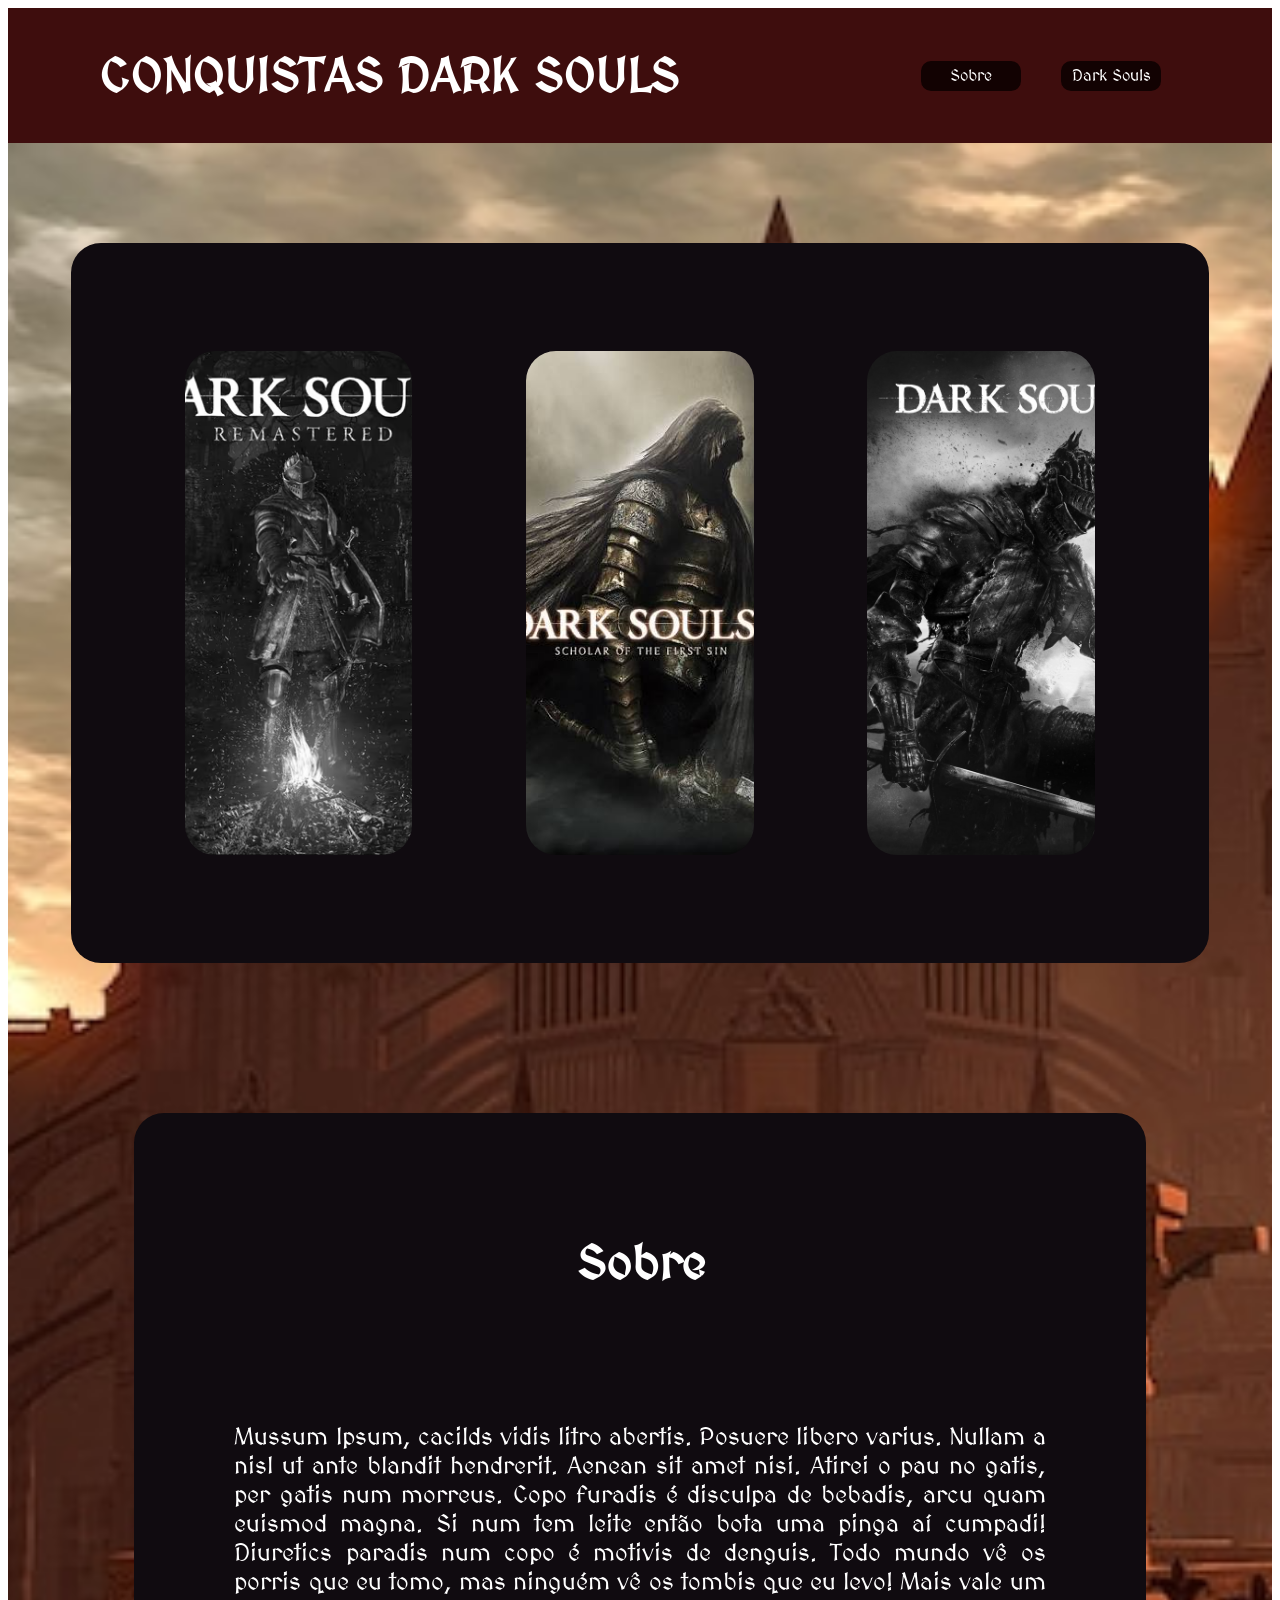
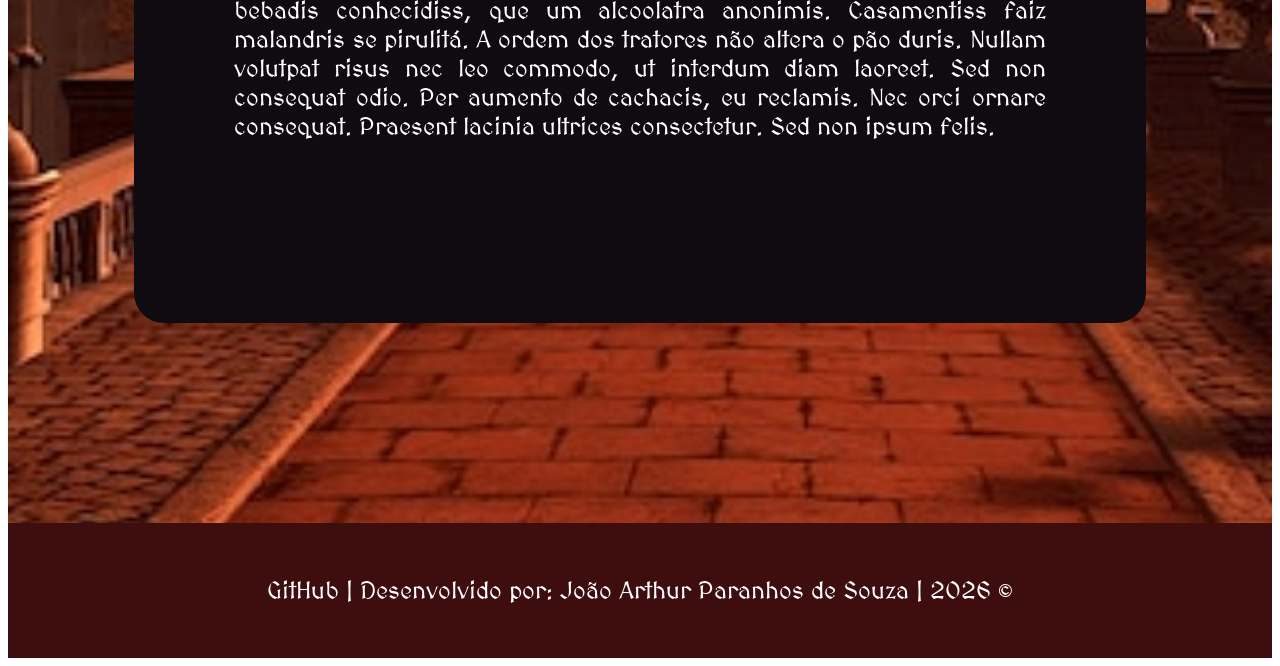
==== index.html @ 4fee23bf "Adiciona arquivos de imagem e estrutura inicial de HTML e CSS para o projeto" ====
<!DOCTYPE html>
<html lang="pt-br">
<head>
    <meta charset="UTF-8">
    <meta name="viewport" content="width=device-width, initial-scale=1.0">
    <title>Document</title>
    <link rel="stylesheet" href="style.css">
    <link rel="preconnect" href="https://fonts.googleapis.com">
    <link rel="preconnect" href="https://fonts.gstatic.com" crossorigin>
    <link href="https://fonts.googleapis.com/css2?family=MedievalSharp&display=swap" rel="stylesheet">
</head>
<body>
    
        <main>

            <header>
                   <h1>CONQUISTAS DARK SOULS</h1>
                   <nav>
                       <ul>
                           <li><a href="#sobre">Sobre</a></li>
                           <li><a href="#Ds2">Dark Souls</a></li>
                       </ul>
            </header>
   
            <article>
                
                    <section id="Ds1">
                    </section>

                    <section id="Ds2">
                        <a class="pagJogos" href="jogos/DS2.html"></a>
                    </section>

                    <section id="Ds3">
                    </section>

            </article>
            
            <article id="sobre">
                <h1 id="titulosobre">Sobre</h1>
                <p>Mussum Ipsum, cacilds vidis litro abertis. Posuere libero varius. Nullam a nisl ut ante blandit hendrerit. Aenean sit amet nisi. Atirei o pau no gatis, per gatis num morreus. Copo furadis é disculpa de bebadis, arcu quam euismod magna. Si num tem leite então bota uma pinga aí cumpadi!
                Diuretics paradis num copo é motivis de denguis. Todo mundo vê os porris que eu tomo, mas ninguém vê os tombis que eu levo! Mais vale um bebadis conhecidiss, que um alcoolatra anonimis. Casamentiss faiz malandris se pirulitá.
                A ordem dos tratores não altera o pão duris. Nullam volutpat risus nec leo commodo, ut interdum diam laoreet. Sed non consequat odio. Per aumento de cachacis, eu reclamis. Nec orci ornare consequat. Praesent lacinia ultrices consectetur. Sed non ipsum felis.</p>
            </article>

            <footer>
                <p><a href="https://github.com/Axolpontocom/Conquistas-DS.git" target="_blank">GitHub</a> | <a href="https://github.com/axolpontocom" target="_blank">Desenvolvido por: João Arthur Paranhos de Souza</a> | 2026 &copy;</p>
            </footer>

        </main>


</body>
</html>
---- style.css ----
main{
    display: flex;
    flex-direction: column;
    justify-content: space-between;
    align-items: center;
    width: 100%;
    height: 250vh;
    background-image: url(img/anorlondo.jfif);
    background-size: cover;
    background-position: center;
}

header {
    display: flex;
    flex-direction: row;
    justify-content: space-around;
    align-items: center;
    width: 100%;
    height: 15vh;
    background-color: #3e0d0d;
}

ul{
    display: flex;
    flex-direction: row;
}

li{
    display: flex;
    justify-content: center;
    align-items: center;
    border-radius: 10px;
    background-color: #120202;
    height: 30px;
    width: 100px;
    list-style: none;
    margin: 20px;
}

li:hover{
    background-color: #000000;
    transition: 0.5s;
}

h1{
    color: #ffffff;
    font-size: 3rem;
    font-family: 'MedievalSharp', cursive, sans-serif;
}

#titulosobre{
    color: #ffffff;
    font-size: 3rem;
    font-family: 'MedievalSharp', cursive, sans-serif;
    margin-bottom: -50px;
}

p{
    color: #ffffff;
    font-size: 1.5rem;
    font-family: 'MedievalSharp', cursive, sans-serif;
    text-align: justify;
    margin: 100px;
}

a{
    text-decoration: none;
    color: #ffffff;
    font-family: 'MedievalSharp', cursive, sans-serif;
}

article{
    display: flex;
    flex-direction: row;
    justify-content: space-evenly;
    align-items: center;
    width: 90%;
    height: 80vh;
    background-color: #100b10;
    margin-top: 50px;
    border-radius: 30px;
}

#sobre{
    display: flex;
    position:sticky;
    top: 10vh;
    flex-direction: column;
    align-items: center;
    width: 80%;
    height: 90vh;
    background-color: #100b10;
    border-radius: 30px;
    margin-top: 100px;
    margin-bottom: 150px;
}

.pagJogos::after{
    coontent: "";
    position: absolute;
    top: 0;
    left: 0;
    right: 0;
    bottom: 0;
    z-index: 1;

}

section{
    display: flex;
    flex-direction: row;
    justify-content: center;
    align-items: center;
    width: 20%;
    height: 70%;
    background-color: #0000ff;
    transition: transform 0.5s ease;
    border-radius: 30px;
    
}

section:hover{
    transform: translateY(-20px);
}

#Ds1{
    background-image: url(img/DS1.avif);
    background-size: cover;
    background-position: center;
    filter:grayscale(100%);
    cursor:not-allowed;
}

#Ds2{
    background-image: url(img/DS2.jfif);
    background-size: cover;
    background-position: center;
    cursor:pointer;

}

#Ds3{
    background-image: url(img/DS3.daea9ed5-4921-45a6-a188-637bfab7176c);
    background-size: cover;
    background-position: end;
    filter:grayscale(100%);
    cursor:not-allowed;

}

footer{
    display: flex;
    flex-direction: row;
    justify-content: space-around;
    align-items: center;
    width: 100%;
    height: 15vh;
    background-color: #3e0d0d;
}
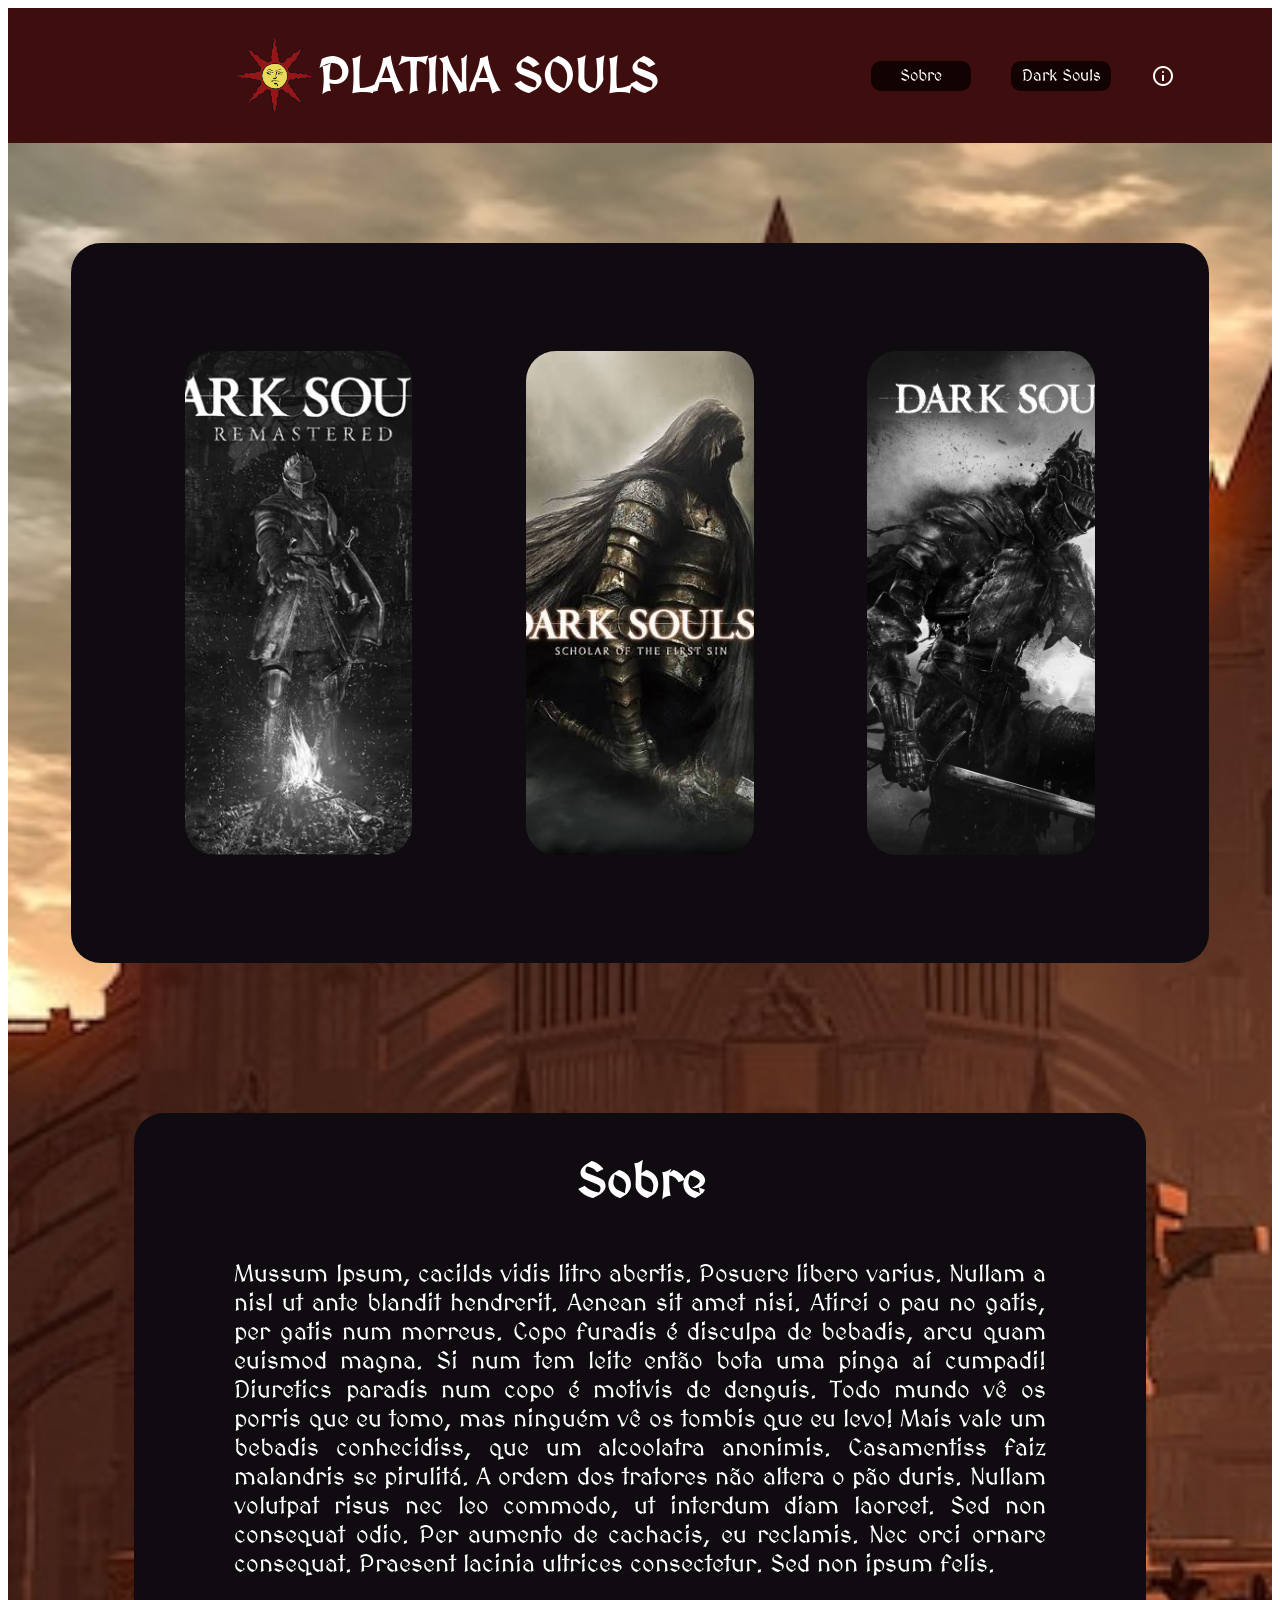
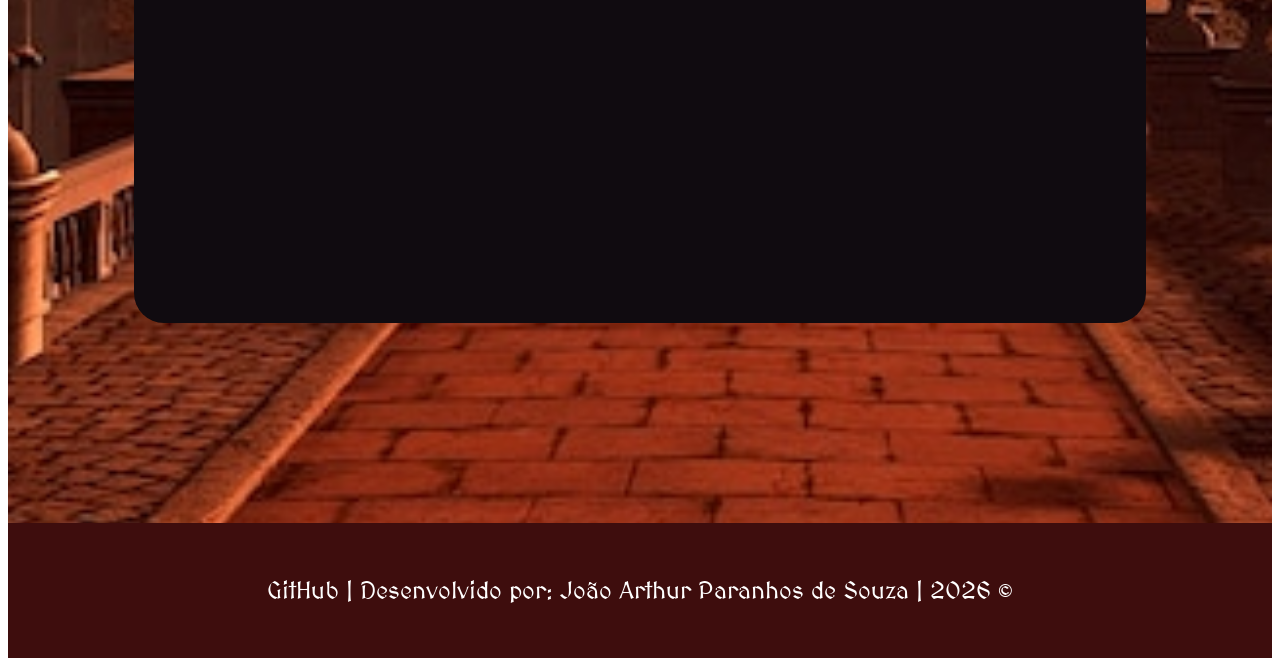
==== commit 5648c0a3: "Atualiza o README.md com instruções para acessar o projeto via GitHub Pages, adiciona logo e altera " ====
--- a/index.html
+++ b/index.html
@@ -8,30 +8,35 @@
     <link rel="preconnect" href="https://fonts.googleapis.com">
     <link rel="preconnect" href="https://fonts.gstatic.com" crossorigin>
     <link href="https://fonts.googleapis.com/css2?family=MedievalSharp&display=swap" rel="stylesheet">
+    <link rel="stylesheet" href="https://fonts.googleapis.com/css2?family=Material+Symbols+Outlined:opsz,wght,FILL,GRAD@24,400,0,0&icon_names=info" />
 </head>
 <body>
     
         <main>
 
             <header>
-                   <h1>CONQUISTAS DARK SOULS</h1>
-                   <nav>
-                       <ul>
-                           <li><a href="#sobre">Sobre</a></li>
-                           <li><a href="#Ds2">Dark Souls</a></li>
+                <a href="esteregg.html">
+                    <img id="Logo" src="img/the_holy_sun_by_necronoise_d7xmrb3.png" alt="Logo do site">
+                </a>
+                <h1>PLATINA SOULS</h1>
+                <nav>
+                    <ul>
+                        <li class="infos"><a href="#sobre" class="botao">Sobre</a></li>
+                        <li class="infos"><a href="#Ds2" class="botao">Dark Souls</a></li>
+                        <li class="infosicon"><a href="#rodape"><span class="material-symbols-outlined">info</span></a></li>
                        </ul>
             </header>
    
-            <article>
+            <article id="listajogos">
                 
-                    <section id="Ds1">
+                    <section class="jogo" id="Ds1">
                     </section>
 
-                    <section id="Ds2">
+                    <section class="jogo" id="Ds2">
                         <a class="pagJogos" href="jogos/DS2.html"></a>
                     </section>
 
-                    <section id="Ds3">
+                    <section class="jogo" id="Ds3">
                     </section>
 
             </article>
@@ -43,8 +48,8 @@
                 A ordem dos tratores não altera o pão duris. Nullam volutpat risus nec leo commodo, ut interdum diam laoreet. Sed non consequat odio. Per aumento de cachacis, eu reclamis. Nec orci ornare consequat. Praesent lacinia ultrices consectetur. Sed non ipsum felis.</p>
             </article>
 
-            <footer>
-                <p><a href="https://github.com/Axolpontocom/Conquistas-DS.git" target="_blank">GitHub</a> | <a href="https://github.com/axolpontocom" target="_blank">Desenvolvido por: João Arthur Paranhos de Souza</a> | 2026 &copy;</p>
+            <footer id="rodape">
+                <p><a class="botao" href="https://github.com/Axolpontocom/Conquistas-DS.git" target="_blank">GitHub</a> | <a class="botao" href="https://github.com/axolpontocom" target="_blank">Desenvolvido por: João Arthur Paranhos de Souza</a> | 2026 &copy;</p>
             </footer>
 
         </main>
--- a/style.css
+++ b/style.css
@@ -1,3 +1,9 @@
+html{
+    scroll-behavior: smooth;
+
+}
+
+
 main{
     display: flex;
     flex-direction: column;
@@ -10,6 +16,19 @@
     background-position: center;
 }
 
+.mainds2{
+    display: flex;
+    flex-direction: column;
+    justify-content:space-between;
+    align-items: center;
+    width: 100%;
+    height: 1200vh;
+    background-image: url(img/anorlondo.jfif);
+    background-size: cover;
+    background-position: center;
+}
+
+
 header {
     display: flex;
     flex-direction: row;
@@ -25,7 +44,15 @@
     flex-direction: row;
 }
 
-li{
+.infosicon{
+    display: flex;
+    justify-content: center;
+    align-items: center;
+    list-style: none;
+    cursor: pointer;
+}
+
+.infos{
     display: flex;
     justify-content: center;
     align-items: center;
@@ -35,9 +62,25 @@
     width: 100px;
     list-style: none;
     margin: 20px;
-}
-
-li:hover{
+    cursor: pointer;
+}
+
+.material-symbols-outlined{
+    color: #ffffff;
+    display: flex;
+    justify-content: center;
+    align-items: center;
+    list-style: none;
+    margin: 20px;
+    cursor: pointer;
+}
+
+.material-symbols-outlined:hover{
+    color: #877777;
+    transition: 0.2s;
+}
+
+.infos:hover{
     background-color: #000000;
     transition: 0.5s;
 }
@@ -63,13 +106,13 @@
     margin: 100px;
 }
 
-a{
+.botao{
     text-decoration: none;
     color: #ffffff;
     font-family: 'MedievalSharp', cursive, sans-serif;
 }
 
-article{
+#listajogos{
     display: flex;
     flex-direction: row;
     justify-content: space-evenly;
@@ -81,6 +124,20 @@
     border-radius: 30px;
 }
 
+
+.listads2{
+    display: flex;
+    flex-direction: column;
+    justify-content: center;
+    align-items: center;
+    width: 90%;
+    height: 250vh;
+    background-color: #100b10;
+    margin-top: 0px;
+    border-radius: 30px;
+}
+
+
 #sobre{
     display: flex;
     position:sticky;
@@ -96,7 +153,7 @@
 }
 
 .pagJogos::after{
-    coontent: "";
+    content: "";
     position: absolute;
     top: 0;
     left: 0;
@@ -106,20 +163,20 @@
 
 }
 
-section{
+.jogo{
     display: flex;
     flex-direction: row;
     justify-content: center;
     align-items: center;
     width: 20%;
     height: 70%;
-    background-color: #0000ff;
     transition: transform 0.5s ease;
     border-radius: 30px;
+    position: relative; 
     
 }
 
-section:hover{
+.jogo:hover{
     transform: translateY(-20px);
 }
 
@@ -157,3 +214,81 @@
     height: 15vh;
     background-color: #3e0d0d;
 }
+
+
+
+#Logo{
+    width: 100%;
+    height: 100%;
+    border-radius: 50%;
+    margin-right: -300px;
+    transition: transform 1s ease-in-out;
+}
+
+#Logo:hover{
+    transform: rotate(360deg);
+    transition: 1s;
+    cursor: pointer;
+}
+
+header > a {
+    display: flex;
+    align-items: center;
+    justify-content: center;
+    width: 80px; 
+    height: 80px;
+}
+
+form{
+    display: flex;
+    flex-direction: column;
+    justify-content: space-evenly;
+    align-items: center;
+    width:80%;
+    height: 400vh;
+    background-color: #3e0d0d;
+    border-radius: 30px;
+    margin-top: 50px;
+    margin-bottom: 50px;
+}
+
+fieldset{
+    display: flex;
+    flex-direction: column;
+    justify-content: space-evenly;
+    width: 80%;
+    height: 200vh;
+    background-color: #3e0d0d;
+    border-radius: 30px;
+}
+
+#legend-sorcery{
+    color: #68d6d7;
+    font-size: 2rem;
+    font-family: 'MedievalSharp', cursive, sans-serif;
+}
+
+#legend-miracles{
+    color: #d7d368;
+    font-size: 2rem;
+    font-family: 'MedievalSharp', cursive, sans-serif;
+}
+
+#legend-pyromancy{
+    color: #d71212;
+    font-size: 2rem;
+    font-family: 'MedievalSharp', cursive, sans-serif;
+}
+
+#legend-hexes{
+    -webkit-text-stroke: 1.5px #000000;
+    color: #ffffff;
+    font-size: 2rem;
+    font-family: 'MedievalSharp', cursive, sans-serif;
+}
+
+label{
+    color: #ffffff;
+    font-size: 1.3rem;
+    font-family: 'MedievalSharp', cursive, sans-serif;
+}
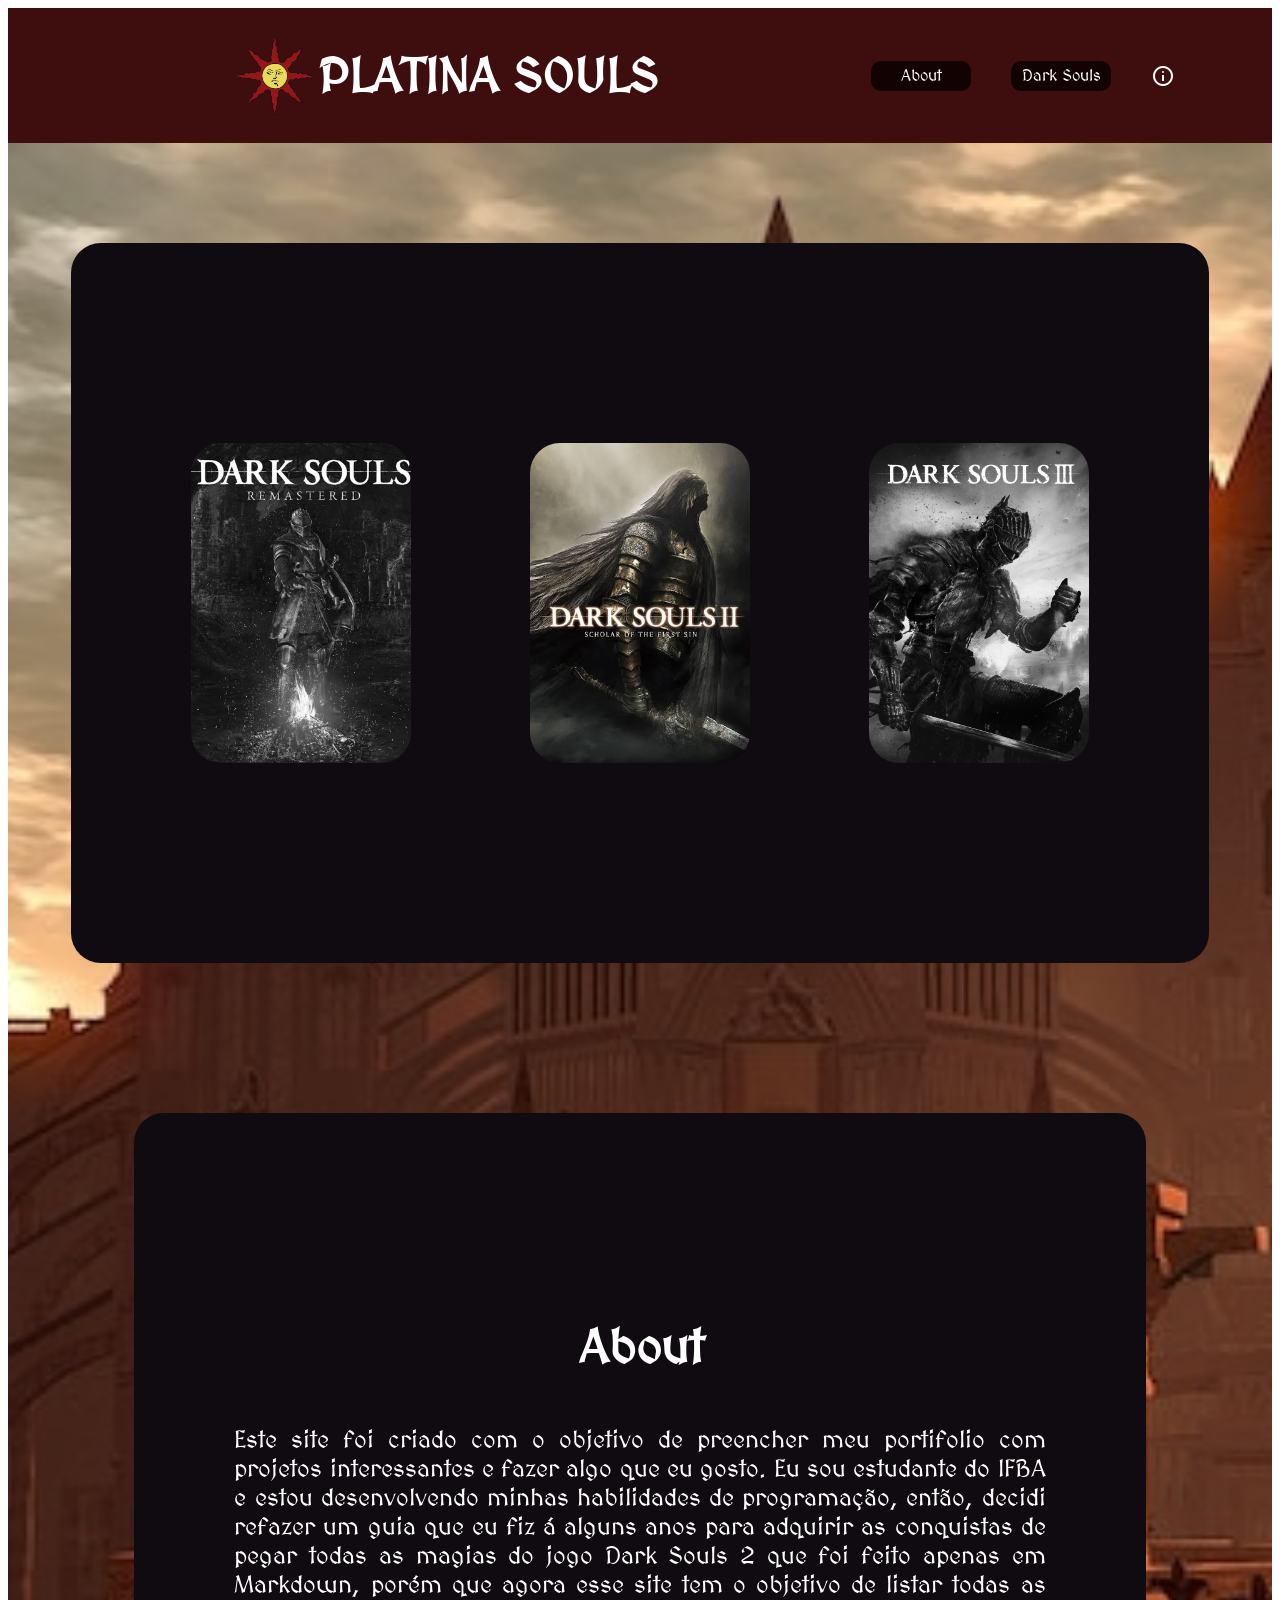
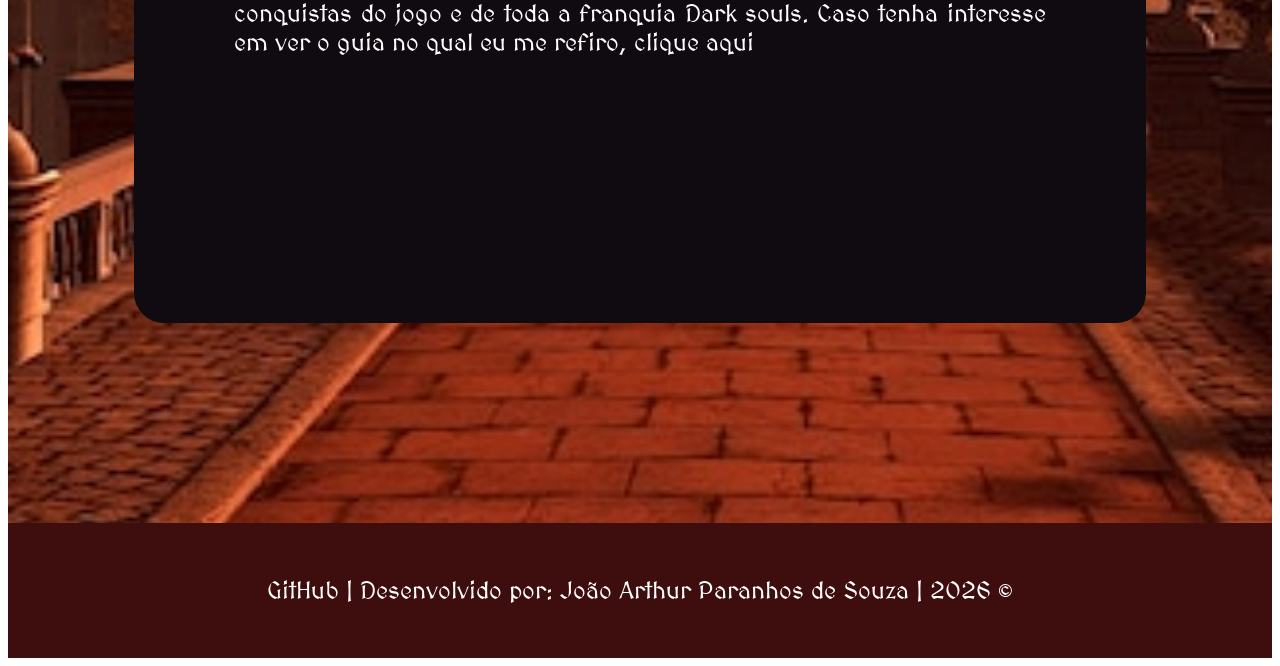
==== commit 67108c9e: "Add new HTML pages for DS3 and MagicDS2, and update styles - Created DS3.html with a placeholder mes" ====
--- a/index.html
+++ b/index.html
@@ -3,12 +3,13 @@
 <head>
     <meta charset="UTF-8">
     <meta name="viewport" content="width=device-width, initial-scale=1.0">
-    <title>Document</title>
-    <link rel="stylesheet" href="style.css">
+    <title>Platina Souls</title>
+    <link rel="stylesheet" href="../style.css">
     <link rel="preconnect" href="https://fonts.googleapis.com">
     <link rel="preconnect" href="https://fonts.gstatic.com" crossorigin>
     <link href="https://fonts.googleapis.com/css2?family=MedievalSharp&display=swap" rel="stylesheet">
-    <link rel="stylesheet" href="https://fonts.googleapis.com/css2?family=Material+Symbols+Outlined:opsz,wght,FILL,GRAD@24,400,0,0&icon_names=info" />
+    <link rel="stylesheet" href="https://fonts.googleapis.com/css2?family=Material+Symbols+Outlined:opsz,wght,FILL,GRAD@24,400,0,0" />
+    <link rel="icon" type="image/png" href="img/Platina-Souls-Logo.png">
 </head>
 <body>
     
@@ -21,7 +22,7 @@
                 <h1>PLATINA SOULS</h1>
                 <nav>
                     <ul>
-                        <li class="infos"><a href="#sobre" class="botao">Sobre</a></li>
+                        <li class="infos"><a href="#sobre" class="botao">About</a></li>
                         <li class="infos"><a href="#Ds2" class="botao">Dark Souls</a></li>
                         <li class="infosicon"><a href="#rodape"><span class="material-symbols-outlined">info</span></a></li>
                        </ul>
@@ -30,6 +31,7 @@
             <article id="listajogos">
                 
                     <section class="jogo" id="Ds1">
+                         <a class="pagJogos" href="jogos/DS1.html"></a>
                     </section>
 
                     <section class="jogo" id="Ds2">
@@ -37,15 +39,19 @@
                     </section>
 
                     <section class="jogo" id="Ds3">
+                        <a class="pagJogos" href="jogos/DS3.html"></a>
                     </section>
 
             </article>
             
             <article id="sobre">
-                <h1 id="titulosobre">Sobre</h1>
-                <p>Mussum Ipsum, cacilds vidis litro abertis. Posuere libero varius. Nullam a nisl ut ante blandit hendrerit. Aenean sit amet nisi. Atirei o pau no gatis, per gatis num morreus. Copo furadis é disculpa de bebadis, arcu quam euismod magna. Si num tem leite então bota uma pinga aí cumpadi!
-                Diuretics paradis num copo é motivis de denguis. Todo mundo vê os porris que eu tomo, mas ninguém vê os tombis que eu levo! Mais vale um bebadis conhecidiss, que um alcoolatra anonimis. Casamentiss faiz malandris se pirulitá.
-                A ordem dos tratores não altera o pão duris. Nullam volutpat risus nec leo commodo, ut interdum diam laoreet. Sed non consequat odio. Per aumento de cachacis, eu reclamis. Nec orci ornare consequat. Praesent lacinia ultrices consectetur. Sed non ipsum felis.</p>
+                <h1 id="titulosobre">About</h1>
+                <p>Este site foi criado com o objetivo de preencher meu portifolio com projetos interessantes
+                    e fazer algo que eu gosto. Eu sou estudante do IFBA e estou desenvolvendo minhas habilidades de programação,
+                    então, decidi refazer um guia que eu fiz á alguns anos para adquirir as conquistas de pegar todas as magias do jogo Dark Souls 2
+                    que foi feito apenas em Markdown, porém que agora esse site tem o objetivo de listar todas as conquistas do jogo e de toda a franquia
+                    Dark souls. Caso tenha interesse em ver o guia no qual eu me refiro, clique <a href="https://steamcommunity.com/sharedfiles/filedetails/?id=3472352883">aqui</a>
+                </p>
             </article>
 
             <footer id="rodape">
--- a/style.css
+++ b/style.css
@@ -73,6 +73,8 @@
     list-style: none;
     margin: 20px;
     cursor: pointer;
+    color: #ffffff;
+    text-decoration: none;
 }
 
 .material-symbols-outlined:hover{
@@ -123,6 +125,22 @@
     margin-top: 50px;
     border-radius: 30px;
 }
+#listaconquistas{
+    flex-wrap: wrap;
+    display: flex;
+    flex-direction: row;
+    justify-content: center;
+    align-items: stretch;
+    width: 90%;
+    height: auto;
+    background-color: #100b10;
+    margin-top: 50px;
+    margin-bottom: 50px;
+    gap: 15px;
+    padding: 20px;
+    border-radius: 30px;
+}
+
 
 
 .listads2{
@@ -143,6 +161,7 @@
     position:sticky;
     top: 10vh;
     flex-direction: column;
+    justify-content: center;
     align-items: center;
     width: 80%;
     height: 90vh;
@@ -168,8 +187,9 @@
     flex-direction: row;
     justify-content: center;
     align-items: center;
-    width: 20%;
-    height: 70%;
+    flex: 1 1 220px;
+    max-width: 220px;
+    height: 320px;
     transition: transform 0.5s ease;
     border-radius: 30px;
     position: relative; 
@@ -180,12 +200,36 @@
     transform: translateY(-20px);
 }
 
+.conquista{
+    display: flex;
+    flex-direction: row;
+    justify-content: center;
+    align-items: center;
+    flex: 1 1 220px;
+    max-width: 200px;
+    height: 200px;
+    transition: transform 0.5s ease;
+    border-radius: 10px;
+    
+    position: relative; 
+    
+}
+
+.conquista:hover{
+    transform: translateY(-10px);
+}
+
+.imgcon{
+    height: 100%;
+    border-radius: 10px;
+    border: 2px solid white;
+        }
 #Ds1{
     background-image: url(img/DS1.avif);
     background-size: cover;
     background-position: center;
     filter:grayscale(100%);
-    cursor:not-allowed;
+    cursor:pointer;
 }
 
 #Ds2{
@@ -201,7 +245,7 @@
     background-size: cover;
     background-position: end;
     filter:grayscale(100%);
-    cursor:not-allowed;
+    cursor:pointer;
 
 }
 
@@ -215,7 +259,11 @@
     background-color: #3e0d0d;
 }
 
-
+.concluido {
+    text-decoration: line-through; 
+    color: #877777;                 
+  
+}
 
 #Logo{
     width: 100%;
@@ -292,3 +340,54 @@
     font-size: 1.3rem;
     font-family: 'MedievalSharp', cursive, sans-serif;
 }
+
+input{
+   width: 30px;
+   height: 20px;
+}
+
+.sumario-magias{
+background-color: #3e0d0d;
+border-radius: 10px;
+border: 5px solid #100b10;
+display: flex;
+flex-direction: column;
+justify-content: center;
+align-items: center;
+font-size: 1.2rem;
+font-family: 'MedievalSharp', cursive, sans-serif;
+
+}
+
+.sumario-link{
+display: flex;
+flex-direction: row;
+justify-content: space-evenly;
+align-items: center;
+width: 500px;
+
+}
+
+
+#returntotop{
+    position:sticky;
+    top: 600px;
+    margin-left: 1300px;
+}
+
+a{
+    color: #ffffff;
+    text-decoration: none;
+}
+.principal{
+    display: flex;
+    justify-content: center;
+    align-items: center;
+}
+
+.central{
+    display: flex;
+    flex-direction: column;
+    justify-content: center;
+    align-items: center;
+}
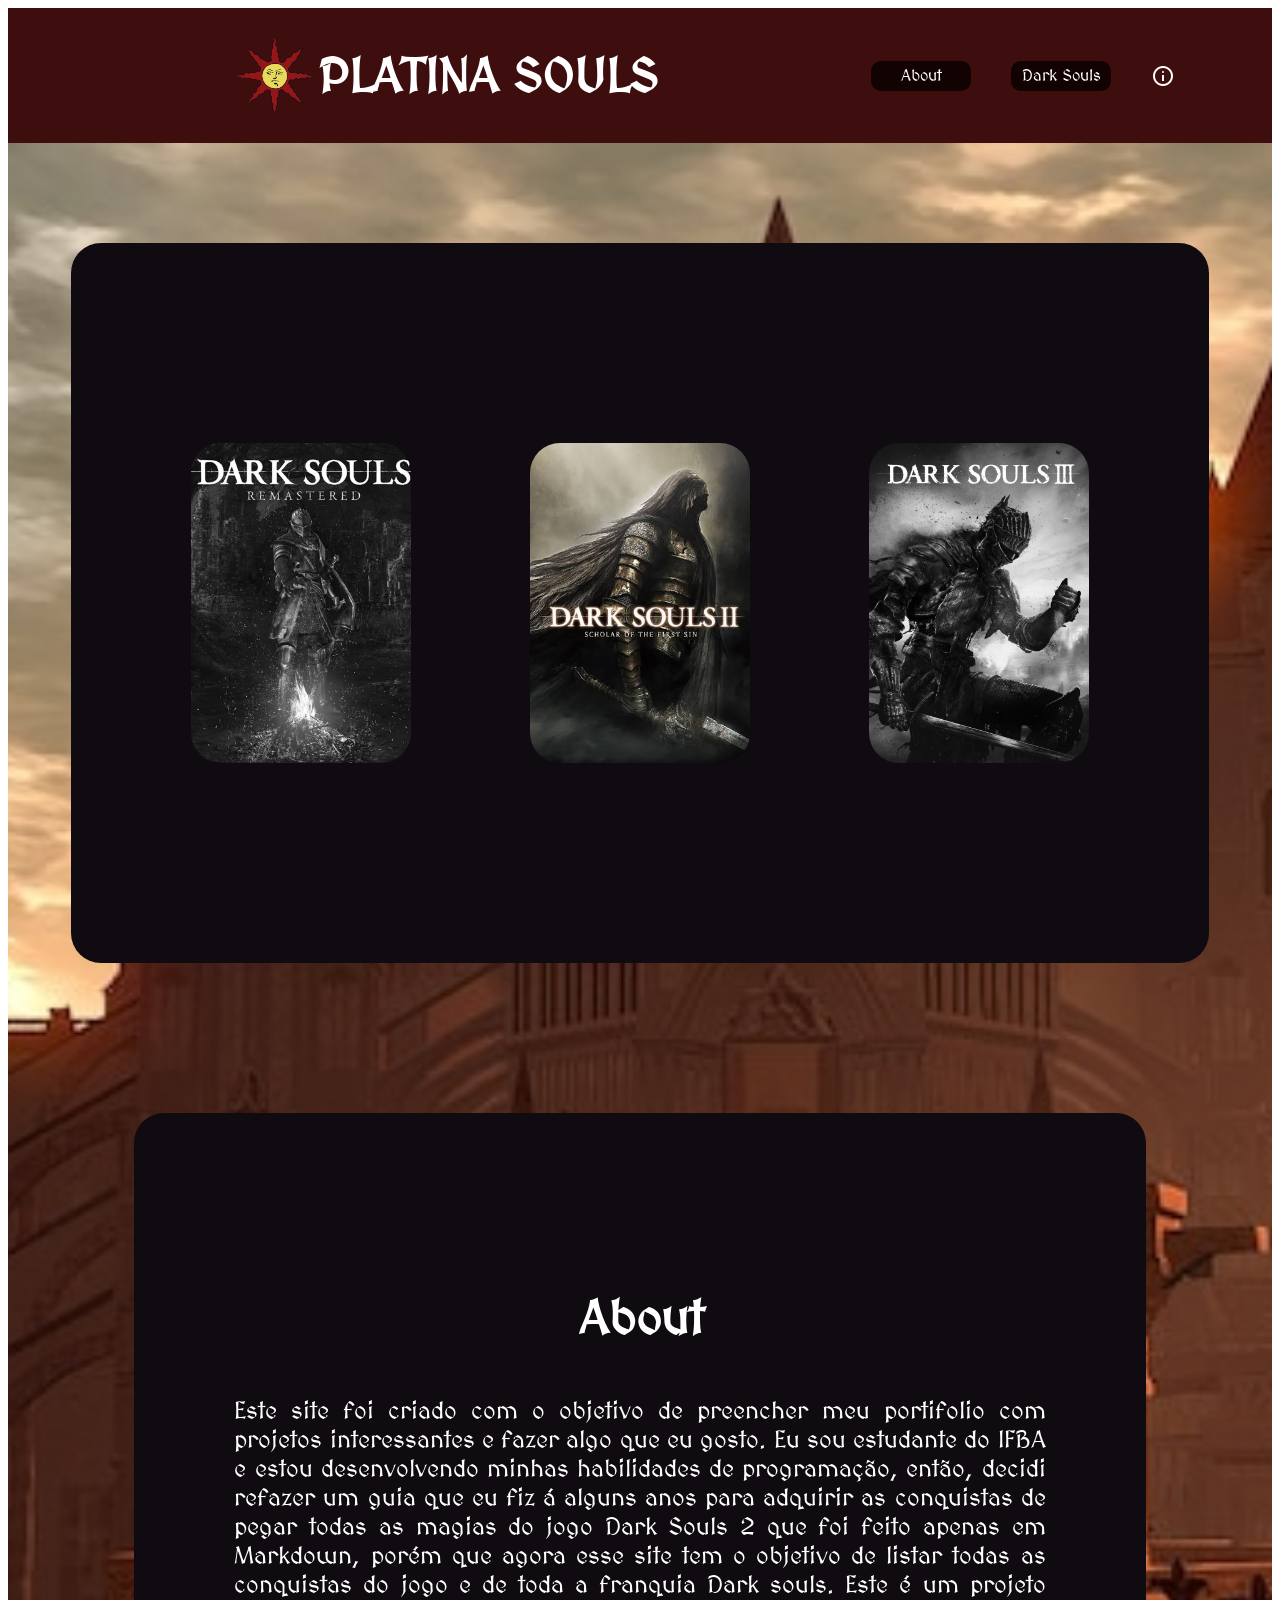
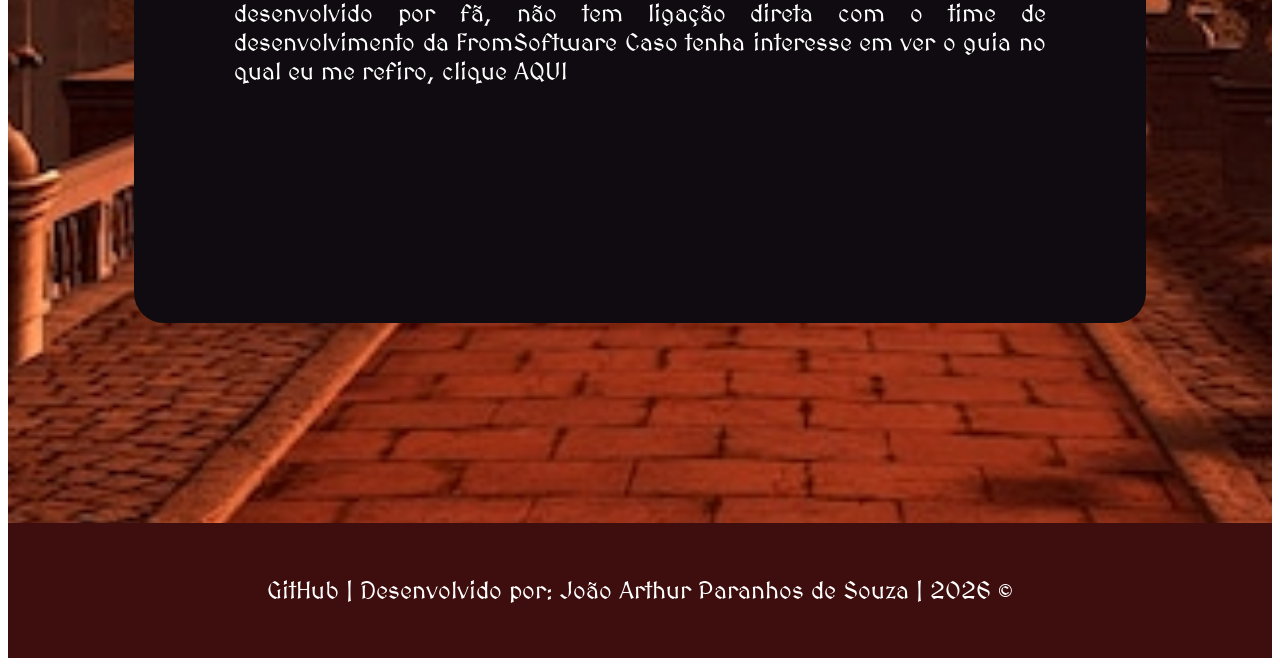
==== commit 57d0d868: "Update About section text in index.html Corrected text formatting and improved clarity in the About " ====
--- a/index.html
+++ b/index.html
@@ -1,65 +1,77 @@
 <!DOCTYPE html>
 <html lang="pt-br">
+
 <head>
     <meta charset="UTF-8">
     <meta name="viewport" content="width=device-width, initial-scale=1.0">
     <title>Platina Souls</title>
-    <link rel="stylesheet" href="../style.css">
+    <link rel="stylesheet" href="style.css">
     <link rel="preconnect" href="https://fonts.googleapis.com">
     <link rel="preconnect" href="https://fonts.gstatic.com" crossorigin>
     <link href="https://fonts.googleapis.com/css2?family=MedievalSharp&display=swap" rel="stylesheet">
-    <link rel="stylesheet" href="https://fonts.googleapis.com/css2?family=Material+Symbols+Outlined:opsz,wght,FILL,GRAD@24,400,0,0" />
+    <link rel="stylesheet"
+        href="https://fonts.googleapis.com/css2?family=Material+Symbols+Outlined:opsz,wght,FILL,GRAD@24,400,0,0" />
     <link rel="icon" type="image/png" href="img/Platina-Souls-Logo.png">
 </head>
+
 <body>
-    
-        <main>
 
-            <header>
-                <a href="esteregg.html">
-                    <img id="Logo" src="img/the_holy_sun_by_necronoise_d7xmrb3.png" alt="Logo do site">
-                </a>
-                <h1>PLATINA SOULS</h1>
-                <nav>
-                    <ul>
-                        <li class="infos"><a href="#sobre" class="botao">About</a></li>
-                        <li class="infos"><a href="#Ds2" class="botao">Dark Souls</a></li>
-                        <li class="infosicon"><a href="#rodape"><span class="material-symbols-outlined">info</span></a></li>
-                       </ul>
-            </header>
-   
-            <article id="listajogos">
-                
-                    <section class="jogo" id="Ds1">
-                         <a class="pagJogos" href="jogos/DS1.html"></a>
-                    </section>
+    <main>
 
-                    <section class="jogo" id="Ds2">
-                        <a class="pagJogos" href="jogos/DS2.html"></a>
-                    </section>
+        <header>
+            <a href="nao-veja/esteregg.html">
+                <img id="Logo" src="img/solairelogo.png" alt="Logo do site">
+            </a>
+            <h1>PLATINA SOULS</h1>
+            <nav>
+                <ul>
+                    <li class="infos"><a href="#sobre" class="botao">About</a></li>
+                    <li class="infos"><a href="#Ds2" class="botao">Dark Souls</a></li>
+                    <li class="infosicon"><a href="#rodape"><span class="material-symbols-outlined">info</span></a></li>
+                </ul>
+            </nav>
+        </header>
 
-                    <section class="jogo" id="Ds3">
-                        <a class="pagJogos" href="jogos/DS3.html"></a>
-                    </section>
+        <article id="listajogos">
 
-            </article>
-            
-            <article id="sobre">
-                <h1 id="titulosobre">About</h1>
-                <p>Este site foi criado com o objetivo de preencher meu portifolio com projetos interessantes
-                    e fazer algo que eu gosto. Eu sou estudante do IFBA e estou desenvolvendo minhas habilidades de programação,
-                    então, decidi refazer um guia que eu fiz á alguns anos para adquirir as conquistas de pegar todas as magias do jogo Dark Souls 2
-                    que foi feito apenas em Markdown, porém que agora esse site tem o objetivo de listar todas as conquistas do jogo e de toda a franquia
-                    Dark souls. Caso tenha interesse em ver o guia no qual eu me refiro, clique <a href="https://steamcommunity.com/sharedfiles/filedetails/?id=3472352883">aqui</a>
-                </p>
-            </article>
+            <section class="jogo" id="Ds1">
+                <a class="pagJogos" href="jogos/DS1.html"></a>
+            </section>
 
-            <footer id="rodape">
-                <p><a class="botao" href="https://github.com/Axolpontocom/Conquistas-DS.git" target="_blank">GitHub</a> | <a class="botao" href="https://github.com/axolpontocom" target="_blank">Desenvolvido por: João Arthur Paranhos de Souza</a> | 2026 &copy;</p>
-            </footer>
+            <section class="jogo" id="Ds2">
+                <a class="pagJogos" href="jogos/DS2.html"></a>
+            </section>
 
-        </main>
+            <section class="jogo" id="Ds3">
+                <a class="pagJogos" href="jogos/DS3.html"></a>
+            </section>
+
+        </article>
+
+        <article id="sobre">
+            <h1 id="titulosobre">About</h1>
+            <p> Este site foi criado com o objetivo de preencher meu portifolio com projetos interessantes
+                e fazer algo que eu gosto. Eu sou estudante do IFBA e estou desenvolvendo minhas habilidades de
+                programação,
+                então, decidi refazer um guia que eu fiz á alguns anos para adquirir as conquistas de pegar todas as
+                magias do jogo Dark Souls 2
+                que foi feito apenas em Markdown, porém que agora esse site tem o objetivo de listar todas as conquistas
+                do jogo e de toda a franquia
+                Dark souls. Este é um projeto desenvolvido por fã, não tem ligação direta com o time de desenvolvimento da FromSoftware
+                Caso tenha interesse em ver o guia no qual eu me refiro, clique <a
+                    href="https://steamcommunity.com/sharedfiles/filedetails/?id=3472352883">AQUI</a>
+            </p>
+        </article>
+
+        <footer id="rodape">
+            <p><a class="botao" href="https://github.com/Axolpontocom/Conquistas-DS.git" target="_blank">GitHub</a> | <a
+                    class="botao" href="https://github.com/axolpontocom" target="_blank">Desenvolvido por: João Arthur
+                    Paranhos de Souza</a> | 2026 &copy;</p>
+        </footer>
+
+    </main>
 
 
 </body>
-</html>+
+</html>
